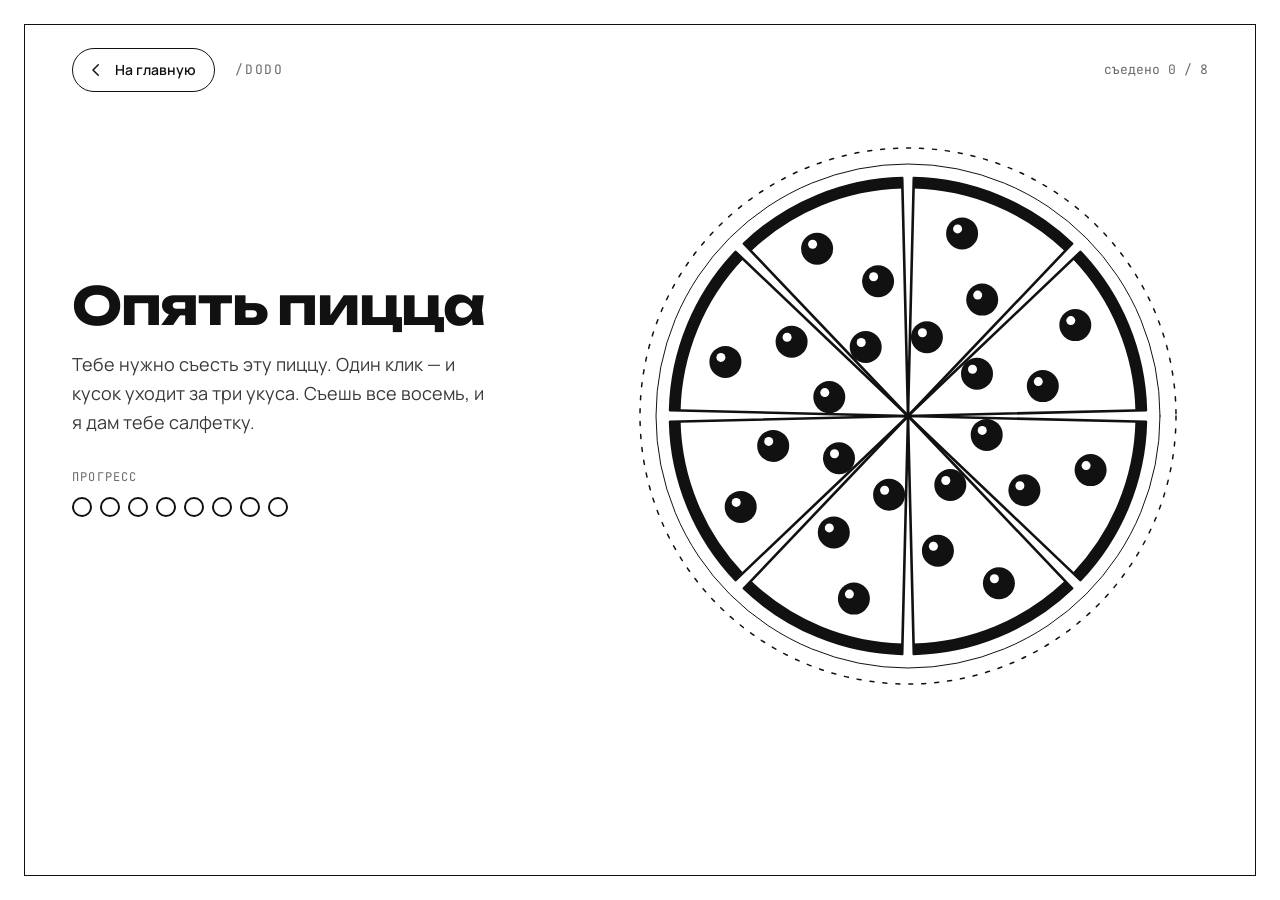
==== dodo/index.html @ fa5864f8 "Add CV portfolio site with RU/EN toggle and /dodo easter egg" ====
<!doctype html>
<html lang="ru">
<head>
<meta charset="utf-8">
<meta name="viewport" content="width=device-width, initial-scale=1">
<title>/dodo — съешь пиццу</title>
<meta name="description" content="Съешь пиццу из восьми кусков и возьми салфетку.">
<meta name="robots" content="noindex">
<link rel="preconnect" href="https://fonts.googleapis.com">
<link rel="preconnect" href="https://fonts.gstatic.com" crossorigin>
<link rel="stylesheet" href="https://fonts.googleapis.com/css2?family=Unbounded:wght@400;600;700&family=Manrope:wght@400;500;600;700&family=JetBrains+Mono:wght@400;500&family=Caveat:wght@500;700&display=swap">
<link rel="stylesheet" href="../assets/dodo.css">
</head>
<body>

<div class="frame" aria-hidden="true"></div>

<header class="top">
  <a class="back" href="../">
    <svg aria-hidden="true" viewBox="0 0 24 24"><path d="M15 5l-7 7 7 7"/></svg>
    На главную
  </a>
  <p class="slug">/dodo</p>
  <p class="count" id="count">съедено 0 / 8</p>
</header>

<main class="stage">

  <div class="copy">
    <h1 id="head">Опять пицца</h1>
    <p class="sub" id="sub">Тебе нужно съесть эту пиццу. Один клик — и кусок уходит за три укуса. Съешь все восемь, и я дам тебе салфетку.</p>

    <p class="lbl">прогресс</p>
    <ul class="pips" id="pips" aria-label="съедено 0 / 8"></ul>

    <button type="button" class="take" id="take" hidden>
      <svg aria-hidden="true" viewBox="0 0 24 24"><path d="M4 6h16v9a3 3 0 0 1-3 3H7a3 3 0 0 1-3-3V6z"/><path d="M8 6V4m4 2V4m4 2V4M4 11h16"/></svg>
      Возьми салфетку
    </button>
  </div>

  <div class="pizza" id="pizza">
    <svg id="art" viewBox="0 0 600 600" aria-hidden="true">
      <defs id="defs"></defs>
      <circle cx="300" cy="300" r="268" class="plate-dash"/>
      <circle cx="300" cy="300" r="252" class="plate-line"/>
      <g id="crumbs"></g>
      <g id="slices"></g>
    </svg>
    <div class="hits" id="hits"></div>
  </div>

</main>

<div class="veil" id="veil" hidden>
  <div class="napkin" role="dialog" aria-label="Салфетка" aria-modal="true">
    <div class="napkin__paper" aria-hidden="true"></div>
    <div class="napkin__inner" aria-hidden="true"></div>
    <div class="napkin__text">
      <p class="napkin__big">Хочу к вам<br>в команду</p>
      <p class="napkin__sign">— Георгий, Android</p>
    </div>
  </div>

  <div class="after">
    <p class="lbl" id="tick" aria-live="polite">переход на сайт через 3</p>
    <a class="go" href="../" id="go">
      Перейти на сайт
      <svg aria-hidden="true" viewBox="0 0 24 24"><path d="M5 12h13m0 0l-6-6m6 6l-6 6"/></svg>
    </a>
    <button type="button" class="again" id="again">Ещё пиццу</button>
  </div>
</div>

<script src="../assets/dodo.js"></script>
</body>
</html>
---- assets/dodo.css ----
/* /dodo — намеренно чёрно-белая страница, контраст к основному сайту.
   Свои цвета, токены Material здесь не используются. */
:root {
  --ink: #111111;
  --mid: #3A3A3A;
  --soft: #6B6B6B;
  --paper: #FFFFFF;
  --display: 'Unbounded', system-ui, sans-serif;
  --body: 'Manrope', system-ui, sans-serif;
  --mono: 'JetBrains Mono', ui-monospace, monospace;
}

*, *::before, *::after { box-sizing: border-box; }

/* .veil и .take задают display, поэтому встроенное правило [hidden] перебивается */
[hidden] { display: none !important; }

body {
  margin: 0; min-height: 100vh;
  background: var(--paper); color: var(--ink);
  font-family: var(--body); font-size: 16px; line-height: 1.55;
  -webkit-font-smoothing: antialiased;
}

a { color: var(--ink); }
:focus-visible { outline: 3px solid var(--ink); outline-offset: 3px; }

svg { fill: none; stroke: currentColor; stroke-width: 2; stroke-linecap: round; stroke-linejoin: round; }

.frame {
  position: fixed; inset: 24px; border: 1px solid var(--ink);
  pointer-events: none; z-index: 1;
}

/* ---------- top ---------- */
.top {
  position: relative; z-index: 2;
  display: flex; align-items: center; gap: 20px; flex-wrap: wrap;
  padding: 48px 72px 0;
}
.back {
  display: inline-flex; align-items: center; gap: 10px;
  padding: 10px 18px 10px 14px; min-height: 44px;
  border: 1px solid var(--ink); border-radius: 999px;
  text-decoration: none; font-size: 14px; font-weight: 600;
}
.back:hover { background: var(--ink); color: var(--paper); }
.back svg { width: 18px; height: 18px; }
.slug { margin: 0 auto 0 0; font-family: var(--mono); font-size: 13px; letter-spacing: 0.14em; text-transform: uppercase; color: var(--soft); }
.count { margin: 0; font-family: var(--mono); font-size: 13px; color: var(--soft); }

/* ---------- stage ---------- */
.stage {
  position: relative; z-index: 2;
  display: flex; align-items: center; gap: 48px; flex-wrap: wrap;
  padding: 24px 72px 72px;
}
.copy { flex: 1 1 360px; min-width: 0; }
.copy h1 {
  margin: 0 0 18px;
  font-family: var(--display); font-weight: 700;
  font-size: clamp(34px, 5vw, 52px); line-height: 1.02; letter-spacing: -0.025em;
}
.sub { margin: 0 0 32px; max-width: 420px; font-size: 18px; line-height: 1.6; color: var(--mid); }
.lbl { margin: 0 0 10px; font-family: var(--mono); font-size: 12px; letter-spacing: 0.1em; text-transform: uppercase; color: var(--soft); }

.pips { list-style: none; margin: 0 0 36px; padding: 0; display: flex; gap: 8px; }
.pips li { width: 20px; height: 20px; border: 2px solid var(--ink); border-radius: 50%; background: var(--paper); }
.pips li.part { background: repeating-linear-gradient(45deg, var(--ink) 0 3px, var(--paper) 3px 6px); }
.pips li.full { background: var(--ink); }

.take {
  display: inline-flex; align-items: center; gap: 12px;
  padding: 20px 32px; min-height: 48px;
  border: 0; border-radius: 999px;
  background: var(--ink); color: var(--paper);
  font-family: var(--display); font-size: 17px; font-weight: 600; cursor: pointer;
}
.take svg { width: 22px; height: 22px; stroke-width: 1.9; }
.take:hover { background: #000000; }

/* ---------- pizza ---------- */
.pizza { flex: 0 0 600px; width: 600px; max-width: 100%; position: relative; }
.pizza svg { display: block; width: 100%; height: auto; }
.plate-dash { stroke: var(--ink); stroke-width: 1.5; stroke-dasharray: 4 9; }
.plate-line { stroke: var(--ink); stroke-width: 1; }
.dough { fill: var(--paper); stroke: var(--ink); stroke-width: 2.6; }
.crust { stroke: var(--ink); stroke-width: 11; stroke-linecap: butt; }
.pep { fill: var(--ink); stroke: none; }
.pep-hi { fill: var(--paper); stroke: none; }
.crumb { fill: var(--ink); stroke: none; }
.edge { stroke: var(--ink); stroke-width: 5.2; }

.hits { position: absolute; inset: 0; }
.hits button {
  position: absolute; inset: 0; width: 100%; height: 100%;
  padding: 0; border: 0; background: transparent;
  cursor: pointer; -webkit-tap-highlight-color: transparent;
}
.hits button:hover:not(:disabled) { background: rgba(17, 17, 17, 0.06); }
.hits button:focus-visible { outline: 3px solid var(--ink); outline-offset: -8px; }
.hits button:disabled { cursor: default; pointer-events: none; }

/* ---------- napkin ---------- */
.veil {
  position: fixed; inset: 0; z-index: 40;
  display: flex; flex-direction: column; align-items: center; justify-content: center; gap: 36px;
  padding: 24px;
  background: rgba(255, 255, 255, 0.96);
}
.napkin { position: relative; width: min(420px, 86vw); aspect-ratio: 1; transform: rotate(-5deg); }
.napkin__paper { position: absolute; inset: 0; background: var(--paper); border: 2px solid var(--ink); box-shadow: 14px 14px 0 var(--ink); }
.napkin__inner { position: absolute; inset: 18px; border: 1px dashed #9A9A9A; }
.napkin__text {
  position: absolute; inset: 18px;
  display: flex; flex-direction: column; align-items: center; justify-content: center; gap: 14px;
  padding: 24px; text-align: center;
}
.napkin__big { margin: 0; font-family: 'Caveat', cursive; font-size: clamp(38px, 11vw, 58px); font-weight: 700; line-height: 1.05; }
.napkin__sign { margin: 0; font-family: 'Caveat', cursive; font-size: clamp(22px, 6vw, 30px); color: var(--mid); }

.after { display: flex; flex-direction: column; align-items: center; gap: 16px; }
.go {
  display: inline-flex; align-items: center; gap: 10px;
  padding: 18px 32px; min-height: 48px; border-radius: 999px;
  background: var(--ink); color: var(--paper); text-decoration: none;
  font-family: var(--display); font-size: 16px; font-weight: 600;
}
.go:hover { background: #000000; color: var(--paper); }
.again {
  padding: 10px 20px; min-height: 44px;
  border: 1px solid var(--ink); border-radius: 999px;
  background: transparent; color: var(--ink);
  font-family: inherit; font-size: 14px; font-weight: 600; cursor: pointer;
}
.again:hover { background: var(--ink); color: var(--paper); }

/* ---------- responsive ---------- */
@media (max-width: 1100px) {
  .top { padding: 40px 40px 0; }
  .stage { padding: 24px 40px 56px; gap: 32px; }
  .pizza { flex-basis: 480px; width: 480px; }
}

@media (max-width: 760px) {
  .frame { inset: 12px; }
  .top { padding: 28px 24px 0; }
  .stage { padding: 20px 24px 48px; flex-direction: column; align-items: stretch; }
  .pizza { flex-basis: auto; width: 100%; max-width: 420px; margin: 0 auto; order: -1; }
  .sub { max-width: none; font-size: 17px; }
  .take { width: 100%; justify-content: center; }
}
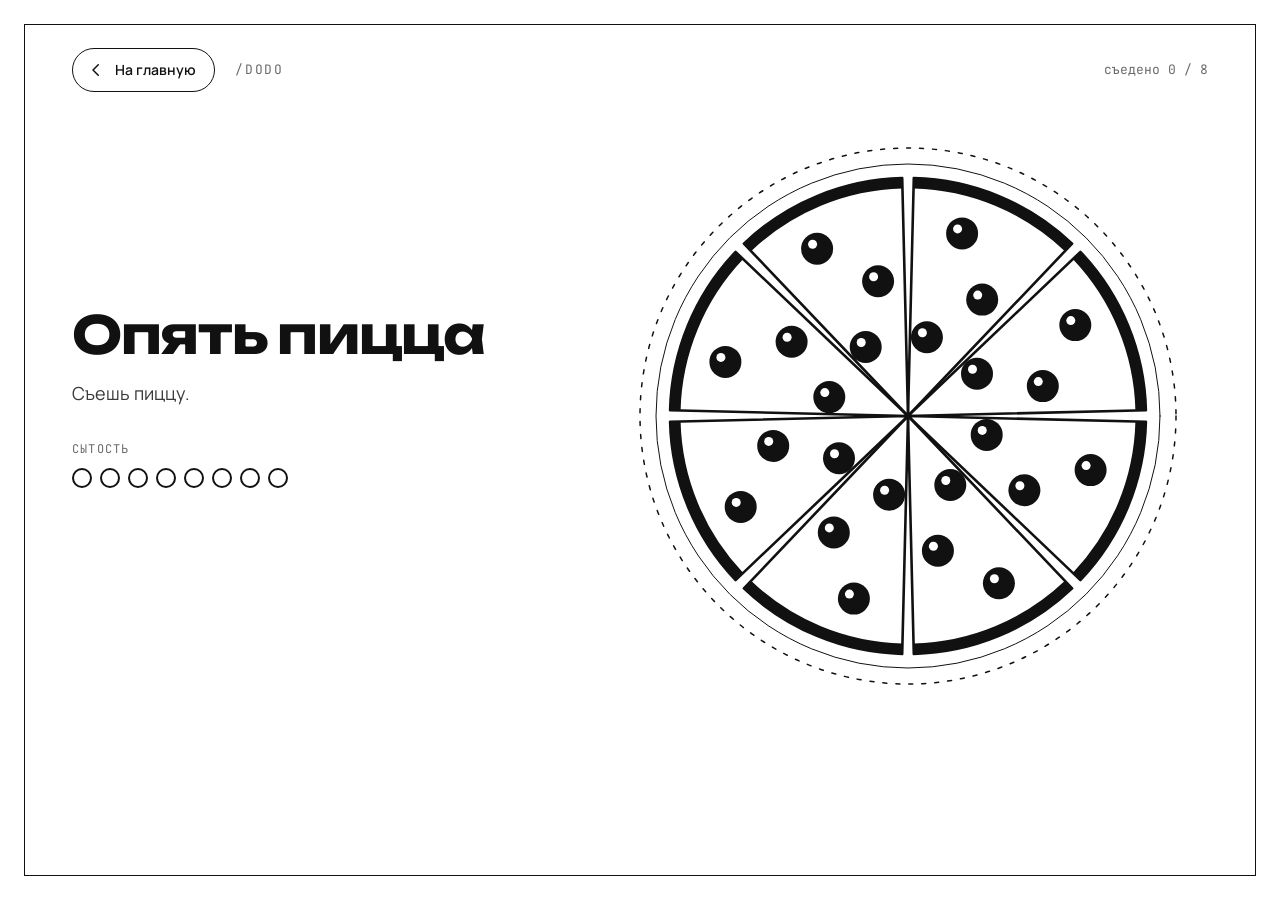
==== commit bb10e168: "Shorten dodo subtitle and rename progress label" ====
--- a/dodo/index.html
+++ b/dodo/index.html
@@ -28,9 +28,9 @@
 
   <div class="copy">
     <h1 id="head">Опять пицца</h1>
-    <p class="sub" id="sub">Тебе нужно съесть эту пиццу. Один клик — и кусок уходит за три укуса. Съешь все восемь, и я дам тебе салфетку.</p>
+    <p class="sub" id="sub">Съешь пиццу.</p>
 
-    <p class="lbl">прогресс</p>
+    <p class="lbl">сытость</p>
     <ul class="pips" id="pips" aria-label="съедено 0 / 8"></ul>
 
     <button type="button" class="take" id="take" hidden>
